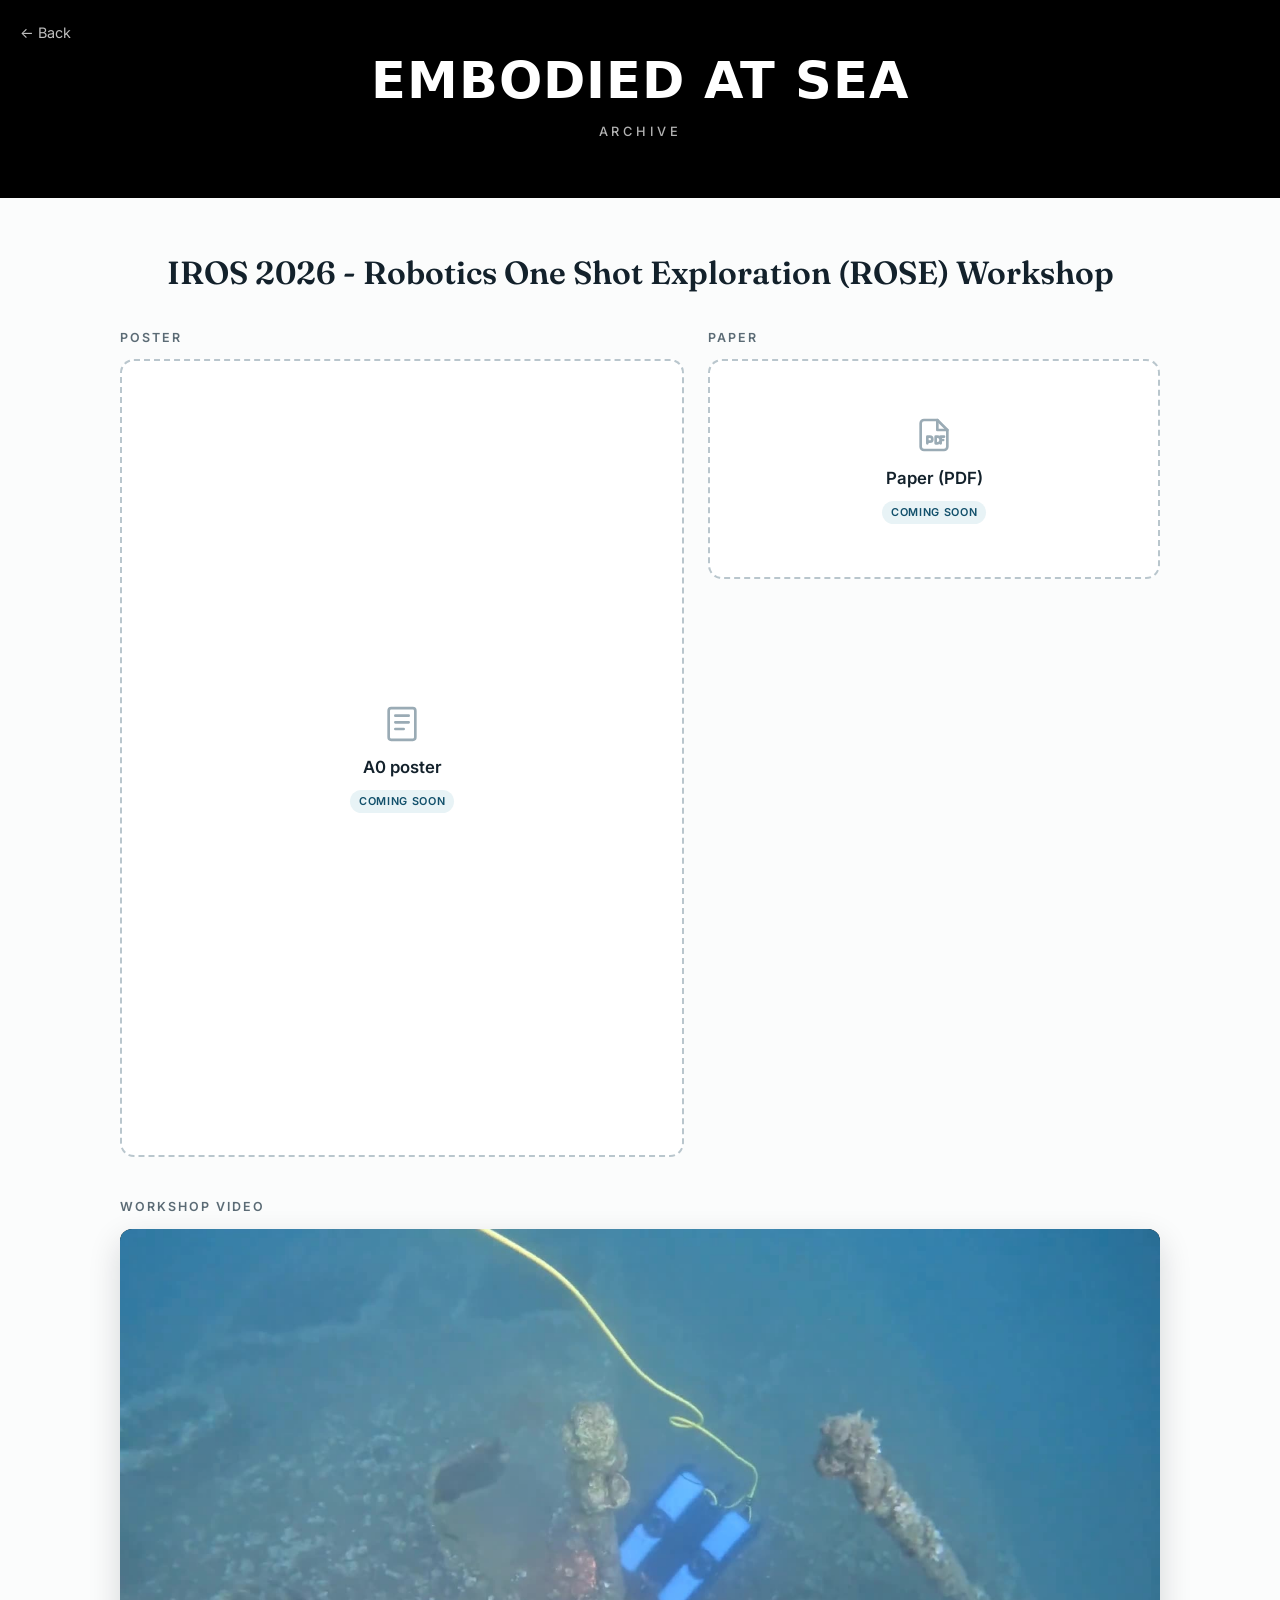
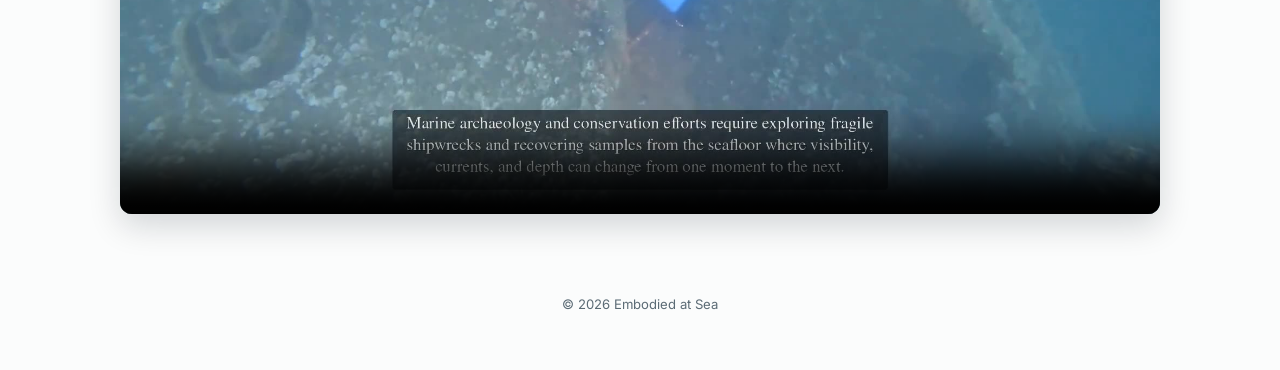
==== archive.html @ dfd2dce0 "Archive page (IROS 2026 ROSE workshop: poster/PDF placeholders, workshop video); mark advisors" ====
<!doctype html>
<html lang="en">
<head>
<meta charset="utf-8">
<meta name="viewport" content="width=device-width, initial-scale=1">
<title>Archive · Embodied at Sea</title>
<meta name="description" content="Embodied at Sea — past presentations, posters and videos.">
<link rel="preconnect" href="https://fonts.googleapis.com">
<link rel="preconnect" href="https://fonts.gstatic.com" crossorigin>
<link href="https://fonts.googleapis.com/css2?family=Fraunces:opsz,wght@9..144,600&family=Inter:wght@400;500;600&display=swap" rel="stylesheet">
<style>
  @font-face {
    font-family: "DejaVu Sans Web";
    src: url("assets/fonts/dejavu-sans-bold.woff") format("woff");
    font-weight: 700; font-display: block;
  }
  :root {
    --ink: #13212b;
    --muted: #5b6b75;
    --line: #dbe4e8;
    --paper: #fbfcfc;
    --foam: #e8f3f6;
    --tide: #12506b;
  }
  * { box-sizing: border-box; }
  body {
    margin: 0;
    font-family: "Inter", system-ui, -apple-system, "Segoe UI", sans-serif;
    color: var(--ink);
    background: var(--paper);
    line-height: 1.55;
    -webkit-font-smoothing: antialiased;
  }

  header {
    background: #000; color: #fff;
    padding: calc(28px + env(safe-area-inset-top, 0px)) 20px 56px;
    text-align: center;
    position: relative;
  }
  .back {
    position: absolute; left: 20px; top: calc(22px + env(safe-area-inset-top, 0px));
    color: rgba(255,255,255,.75); text-decoration: none; font-size: .9rem;
  }
  .back:hover { color: #fff; }
  header .site {
    margin: 26px 0 0;
    font-family: "DejaVu Sans Web", "DejaVu Sans", Verdana, sans-serif;
    font-weight: 700; letter-spacing: .02em;
    font-size: clamp(1.8rem, 5vw, 3.2rem); line-height: 1.05;
  }
  header .site a { color: inherit; text-decoration: none; }
  header h1 {
    margin: 14px 0 0;
    font-size: .8rem; font-weight: 500; letter-spacing: .3em; text-transform: uppercase;
    color: rgba(255,255,255,.7);
  }

  main { max-width: 1080px; margin: 0 auto; padding: 56px 20px 40px; }
  .event h2 {
    font-family: "Fraunces", Georgia, serif; font-weight: 600;
    font-size: clamp(1.4rem, 3vw, 2rem); line-height: 1.2;
    text-align: center; margin: 0 0 36px; text-wrap: balance;
  }

  .materials {
    display: grid;
    grid-template-columns: minmax(0, 5fr) minmax(0, 4fr);
    gap: 24px;
    align-items: start;
  }
  @media (max-width: 700px) { .materials { grid-template-columns: 1fr; } }

  .slot {
    border: 2px dashed #b9c6cd;
    border-radius: 14px;
    background: #fff;
    display: flex; flex-direction: column; align-items: center; justify-content: center;
    text-align: center; gap: 10px;
    padding: 24px;
    color: var(--muted);
  }
  .slot svg { width: 40px; height: 40px; color: #9aabb5; }
  .slot b { color: var(--ink); font-weight: 600; font-size: 1.05rem; }
  .slot small { font-size: .85rem; }
  .poster { aspect-ratio: 841 / 1189; }   /* A0, portrait */
  .pdf { min-height: 220px; }
  .soon {
    font-size: .68rem; font-weight: 600; letter-spacing: .06em; text-transform: uppercase;
    color: var(--tide); background: var(--foam);
    border-radius: 999px; padding: 3px 9px;
  }

  .video { margin-top: 40px; }
  .video h3, .materials h3 {
    font-size: .78rem; font-weight: 600; letter-spacing: .16em; text-transform: uppercase;
    color: var(--muted); margin: 0 0 12px;
  }
  .video video {
    display: block; width: 100%; height: auto; aspect-ratio: 16 / 9;
    background: #000; border-radius: 12px;
    box-shadow: 0 12px 32px rgba(4,19,31,.16);
  }

  footer { text-align: center; color: var(--muted); font-size: .82rem; padding: 40px 20px 56px; }
</style>
</head>
<body>

<header>
  <a class="back" href="./">← Back</a>
  <p class="site"><a href="./">EMBODIED AT SEA</a></p>
  <h1>Archive</h1>
</header>

<main>
  <section class="event">
    <h2>IROS 2026 - Robotics One Shot Exploration (ROSE) Workshop</h2>

    <div class="materials">
      <div>
        <h3>Poster</h3>
        <!-- Placeholder: replace this div with <img src="assets/archive/iros2026-rose-poster.png" alt="..."> (A0, portrait). -->
        <div class="slot poster">
          <svg viewBox="0 0 24 24" fill="none" stroke="currentColor" stroke-width="1.6" stroke-linecap="round" stroke-linejoin="round"><rect x="4" y="2.5" width="16" height="19" rx="1.5"/><path d="M8 7h8M8 11h8M8 15h5"/></svg>
          <b>A0 poster</b>
          <span class="soon">Coming soon</span>
        </div>
      </div>
      <div>
        <h3>Paper</h3>
        <!-- Placeholder: replace this div with <a href="assets/archive/iros2026-rose.pdf">...</a>. -->
        <div class="slot pdf">
          <svg viewBox="0 0 24 24" fill="none" stroke="currentColor" stroke-width="1.6" stroke-linecap="round" stroke-linejoin="round"><path d="M14 3H6a2 2 0 0 0-2 2v14a2 2 0 0 0 2 2h12a2 2 0 0 0 2-2V9z"/><path d="M14 3v6h6"/><path d="M8 17v-4h1.5a1.5 1.5 0 0 1 0 3H8M13 13v4h1a2 2 0 0 0 0-4zM18 13h-2v4M16 15h1.5"/></svg>
          <b>Paper (PDF)</b>
          <span class="soon">Coming soon</span>
        </div>
      </div>
    </div>

    <div class="video">
      <h3>Workshop video</h3>
      <video controls playsinline preload="metadata" poster="assets/archive/iros2026-rose-video-poster.jpg">
        <source src="assets/archive/iros2026-rose-video.mp4" type="video/mp4">
      </video>
    </div>
  </section>
</main>

<footer>© 2026 Embodied at Sea</footer>
</body>
</html>
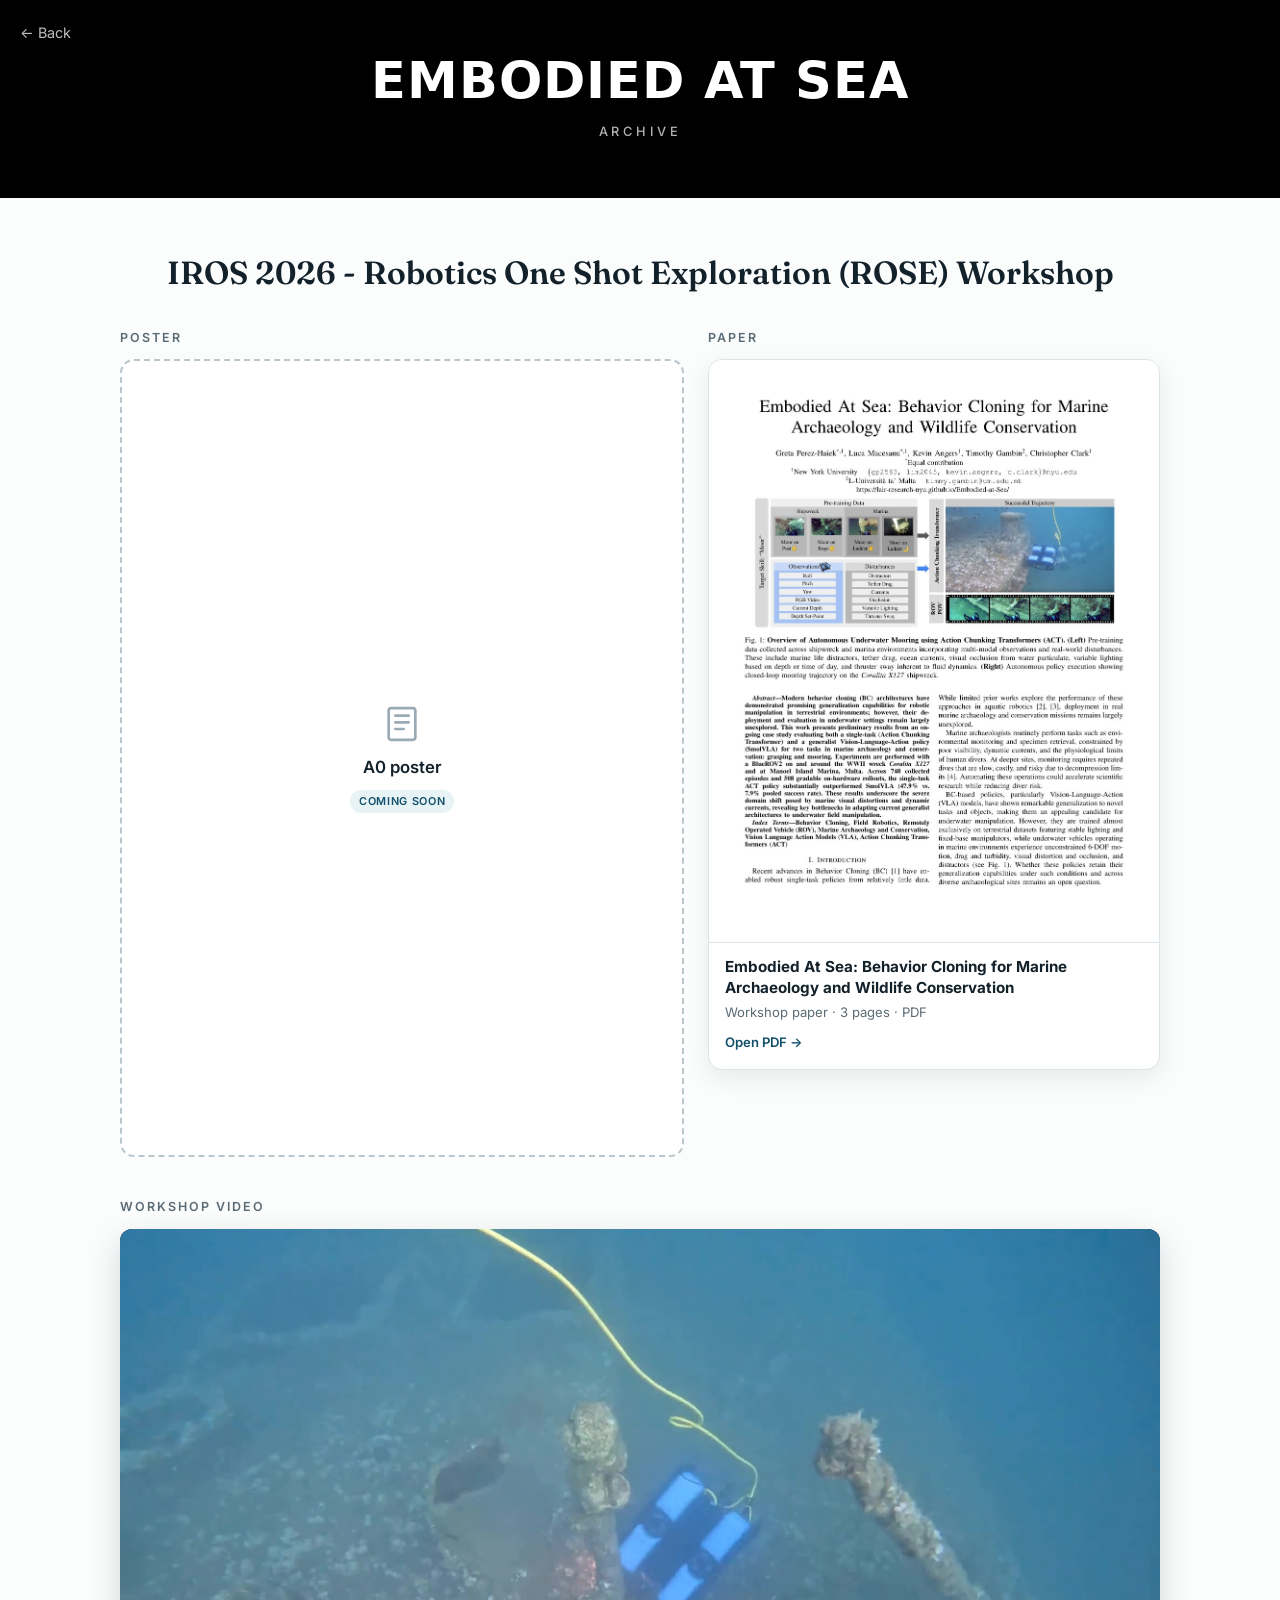
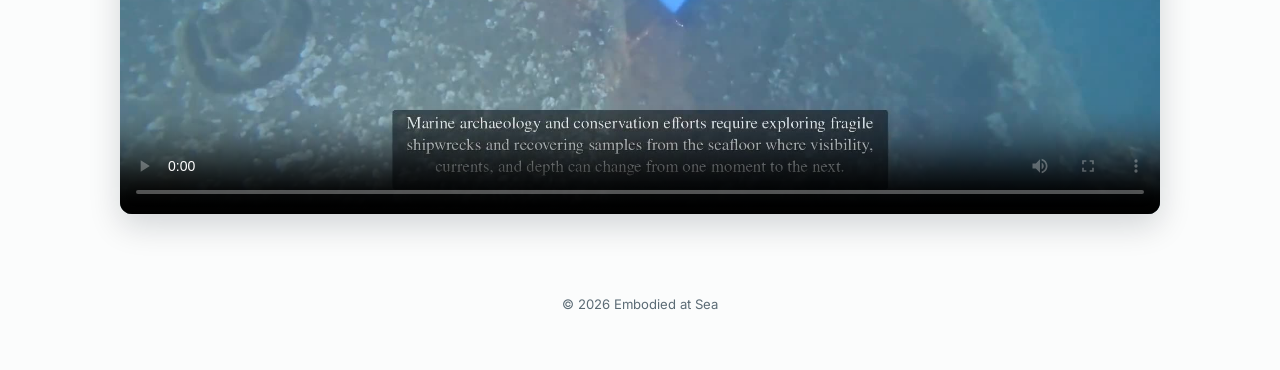
==== commit c7a64002: "IROS 2026 ROSE presentation link; workshop paper PDF; updated workshop video" ====
--- a/archive.html
+++ b/archive.html
@@ -84,7 +84,18 @@
   .slot b { color: var(--ink); font-weight: 600; font-size: 1.05rem; }
   .slot small { font-size: .85rem; }
   .poster { aspect-ratio: 841 / 1189; }   /* A0, portrait */
-  .pdf { min-height: 220px; }
+  .paper {
+    display: block; text-decoration: none; color: inherit;
+    background: #fff; border: 1px solid var(--line); border-radius: 14px; overflow: hidden;
+    box-shadow: 0 8px 24px rgba(4,19,31,.08);
+    transition: transform .15s, box-shadow .15s;
+  }
+  .paper:hover { transform: translateY(-2px); box-shadow: 0 14px 32px rgba(4,19,31,.14); }
+  .paper img { display: block; width: 100%; height: auto; border-bottom: 1px solid var(--line); }
+  .paper-meta { display: block; padding: 14px 16px 16px; }
+  .paper-meta b { display: block; font-size: .95rem; line-height: 1.35; }
+  .paper-meta span { display: block; font-size: .82rem; color: var(--muted); margin-top: 4px; }
+  .paper-meta .open { color: var(--tide); font-weight: 600; margin-top: 10px; }
   .soon {
     font-size: .68rem; font-weight: 600; letter-spacing: .06em; text-transform: uppercase;
     color: var(--tide); background: var(--foam);
@@ -129,12 +140,15 @@
       </div>
       <div>
         <h3>Paper</h3>
-        <!-- Placeholder: replace this div with <a href="assets/archive/iros2026-rose.pdf">...</a>. -->
-        <div class="slot pdf">
-          <svg viewBox="0 0 24 24" fill="none" stroke="currentColor" stroke-width="1.6" stroke-linecap="round" stroke-linejoin="round"><path d="M14 3H6a2 2 0 0 0-2 2v14a2 2 0 0 0 2 2h12a2 2 0 0 0 2-2V9z"/><path d="M14 3v6h6"/><path d="M8 17v-4h1.5a1.5 1.5 0 0 1 0 3H8M13 13v4h1a2 2 0 0 0 0-4zM18 13h-2v4M16 15h1.5"/></svg>
-          <b>Paper (PDF)</b>
-          <span class="soon">Coming soon</span>
-        </div>
+        <a class="paper" href="assets/archive/iros2026-rose-paper.pdf" target="_blank" rel="noopener">
+          <img src="assets/archive/iros2026-rose-paper-p1.jpg" alt="First page of the workshop paper">
+          <span class="paper-meta">
+            <b>Embodied At Sea: Behavior Cloning for Marine Archaeology and Wildlife Conservation</b>
+            <span>Workshop paper · 3 pages · PDF</span>
+            <span class="open">Open PDF →</span>
+          </span>
+        </a>
+      </div>
       </div>
     </div>
 
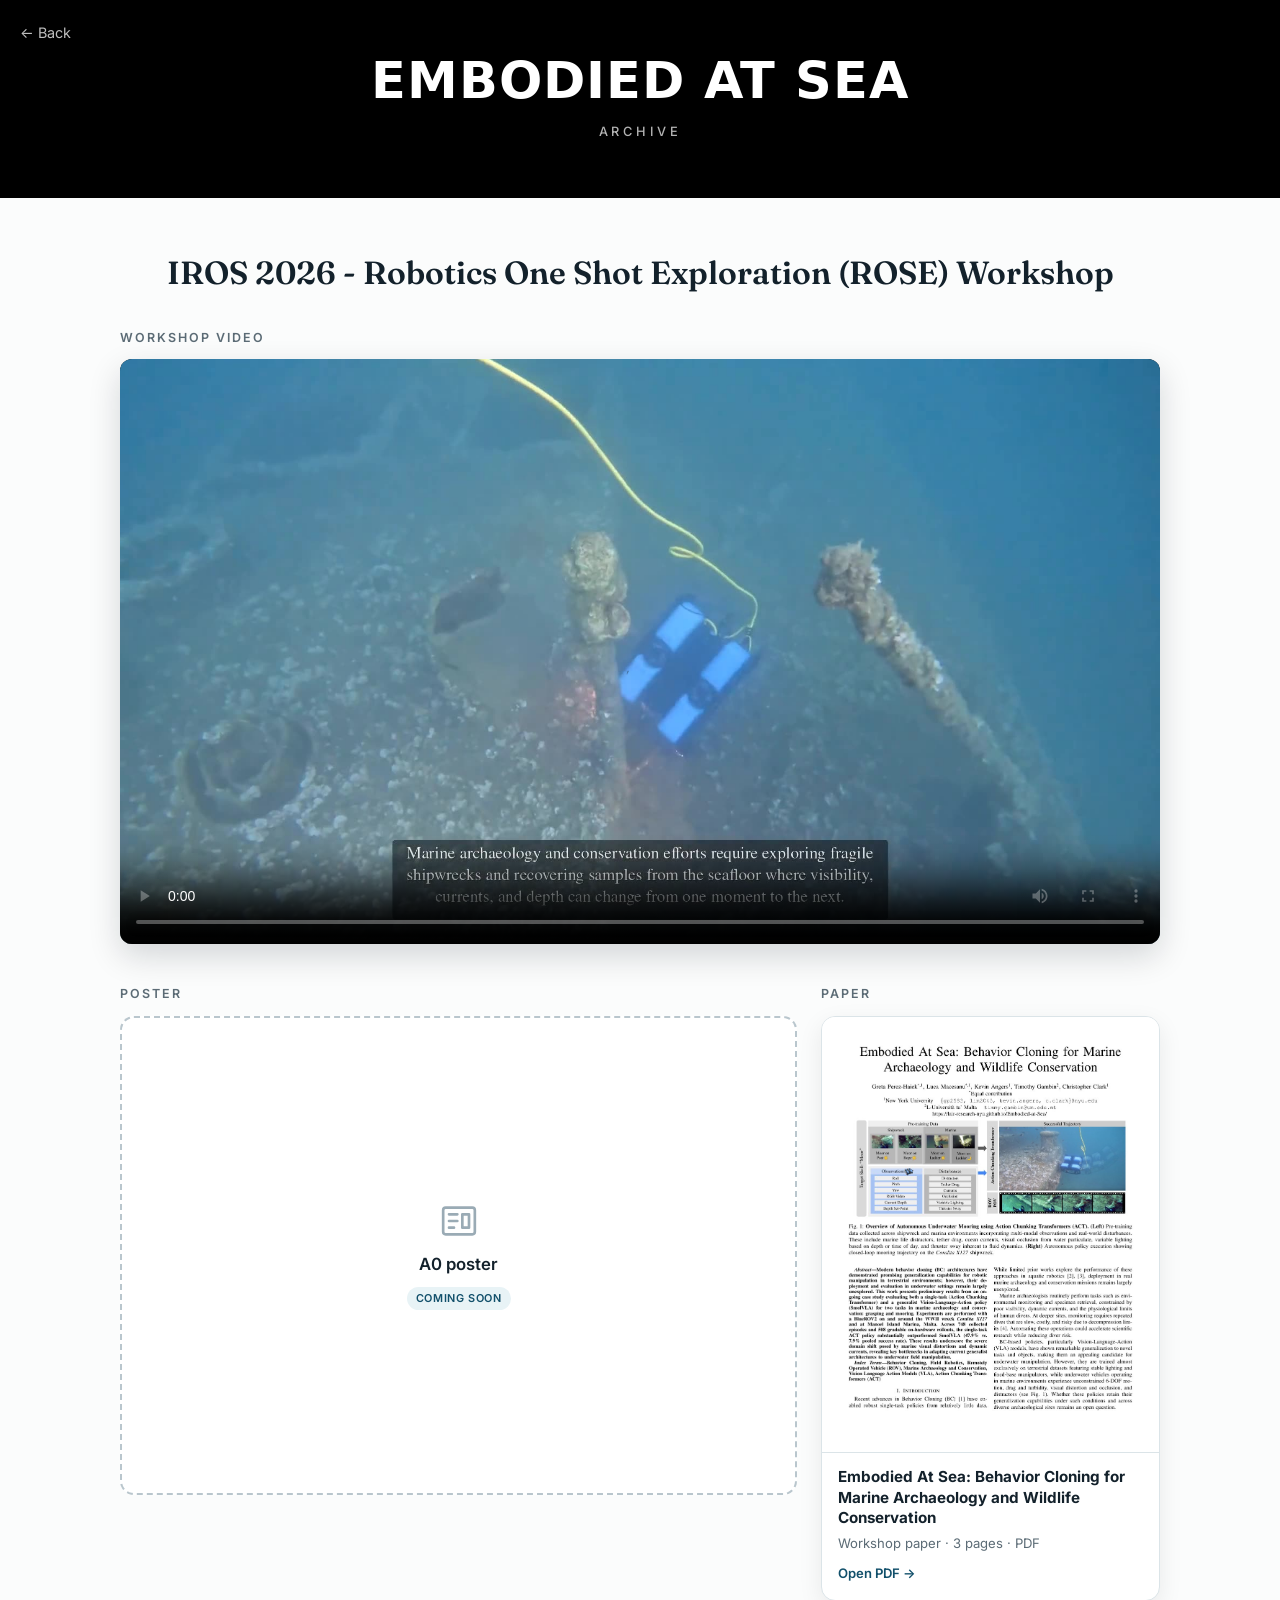
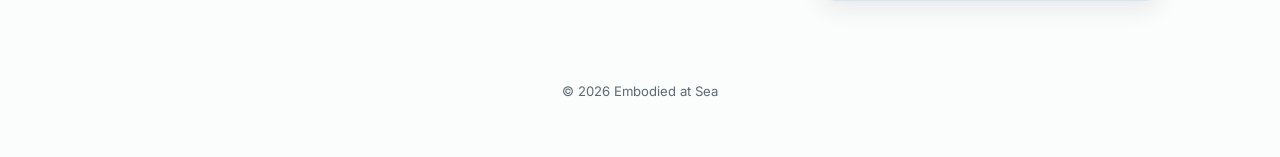
==== commit 9d44a96e: "Archive: video first; landscape A0 poster slot beside the paper" ====
--- a/archive.html
+++ b/archive.html
@@ -65,7 +65,7 @@
 
   .materials {
     display: grid;
-    grid-template-columns: minmax(0, 5fr) minmax(0, 4fr);
+    grid-template-columns: minmax(0, 2fr) minmax(0, 1fr);
     gap: 24px;
     align-items: start;
   }
@@ -83,7 +83,7 @@
   .slot svg { width: 40px; height: 40px; color: #9aabb5; }
   .slot b { color: var(--ink); font-weight: 600; font-size: 1.05rem; }
   .slot small { font-size: .85rem; }
-  .poster { aspect-ratio: 841 / 1189; }   /* A0, portrait */
+  .poster { aspect-ratio: 1189 / 841; }   /* A0, landscape */
   .paper {
     display: block; text-decoration: none; color: inherit;
     background: #fff; border: 1px solid var(--line); border-radius: 14px; overflow: hidden;
@@ -102,7 +102,7 @@
     border-radius: 999px; padding: 3px 9px;
   }
 
-  .video { margin-top: 40px; }
+  .video { margin-bottom: 40px; }
   .video h3, .materials h3 {
     font-size: .78rem; font-weight: 600; letter-spacing: .16em; text-transform: uppercase;
     color: var(--muted); margin: 0 0 12px;
@@ -128,12 +128,19 @@
   <section class="event">
     <h2>IROS 2026 - Robotics One Shot Exploration (ROSE) Workshop</h2>
 
+    <div class="video">
+      <h3>Workshop video</h3>
+      <video controls playsinline preload="metadata" poster="assets/archive/iros2026-rose-video-poster.jpg">
+        <source src="assets/archive/iros2026-rose-video.mp4" type="video/mp4">
+      </video>
+    </div>
+
     <div class="materials">
       <div>
         <h3>Poster</h3>
-        <!-- Placeholder: replace this div with <img src="assets/archive/iros2026-rose-poster.png" alt="..."> (A0, portrait). -->
+        <!-- Placeholder: replace this div with <img src="assets/archive/iros2026-rose-poster.png" alt="..."> (A0, landscape). -->
         <div class="slot poster">
-          <svg viewBox="0 0 24 24" fill="none" stroke="currentColor" stroke-width="1.6" stroke-linecap="round" stroke-linejoin="round"><rect x="4" y="2.5" width="16" height="19" rx="1.5"/><path d="M8 7h8M8 11h8M8 15h5"/></svg>
+          <svg viewBox="0 0 24 24" fill="none" stroke="currentColor" stroke-width="1.6" stroke-linecap="round" stroke-linejoin="round"><rect x="2.5" y="4" width="19" height="16" rx="1.5"/><path d="M6 8h5M6 12h5M6 16h3M14 8h4v8h-4z"/></svg>
           <b>A0 poster</b>
           <span class="soon">Coming soon</span>
         </div>
@@ -149,14 +156,6 @@
           </span>
         </a>
       </div>
-      </div>
-    </div>
-
-    <div class="video">
-      <h3>Workshop video</h3>
-      <video controls playsinline preload="metadata" poster="assets/archive/iros2026-rose-video-poster.jpg">
-        <source src="assets/archive/iros2026-rose-video.mp4" type="video/mp4">
-      </video>
     </div>
   </section>
 </main>
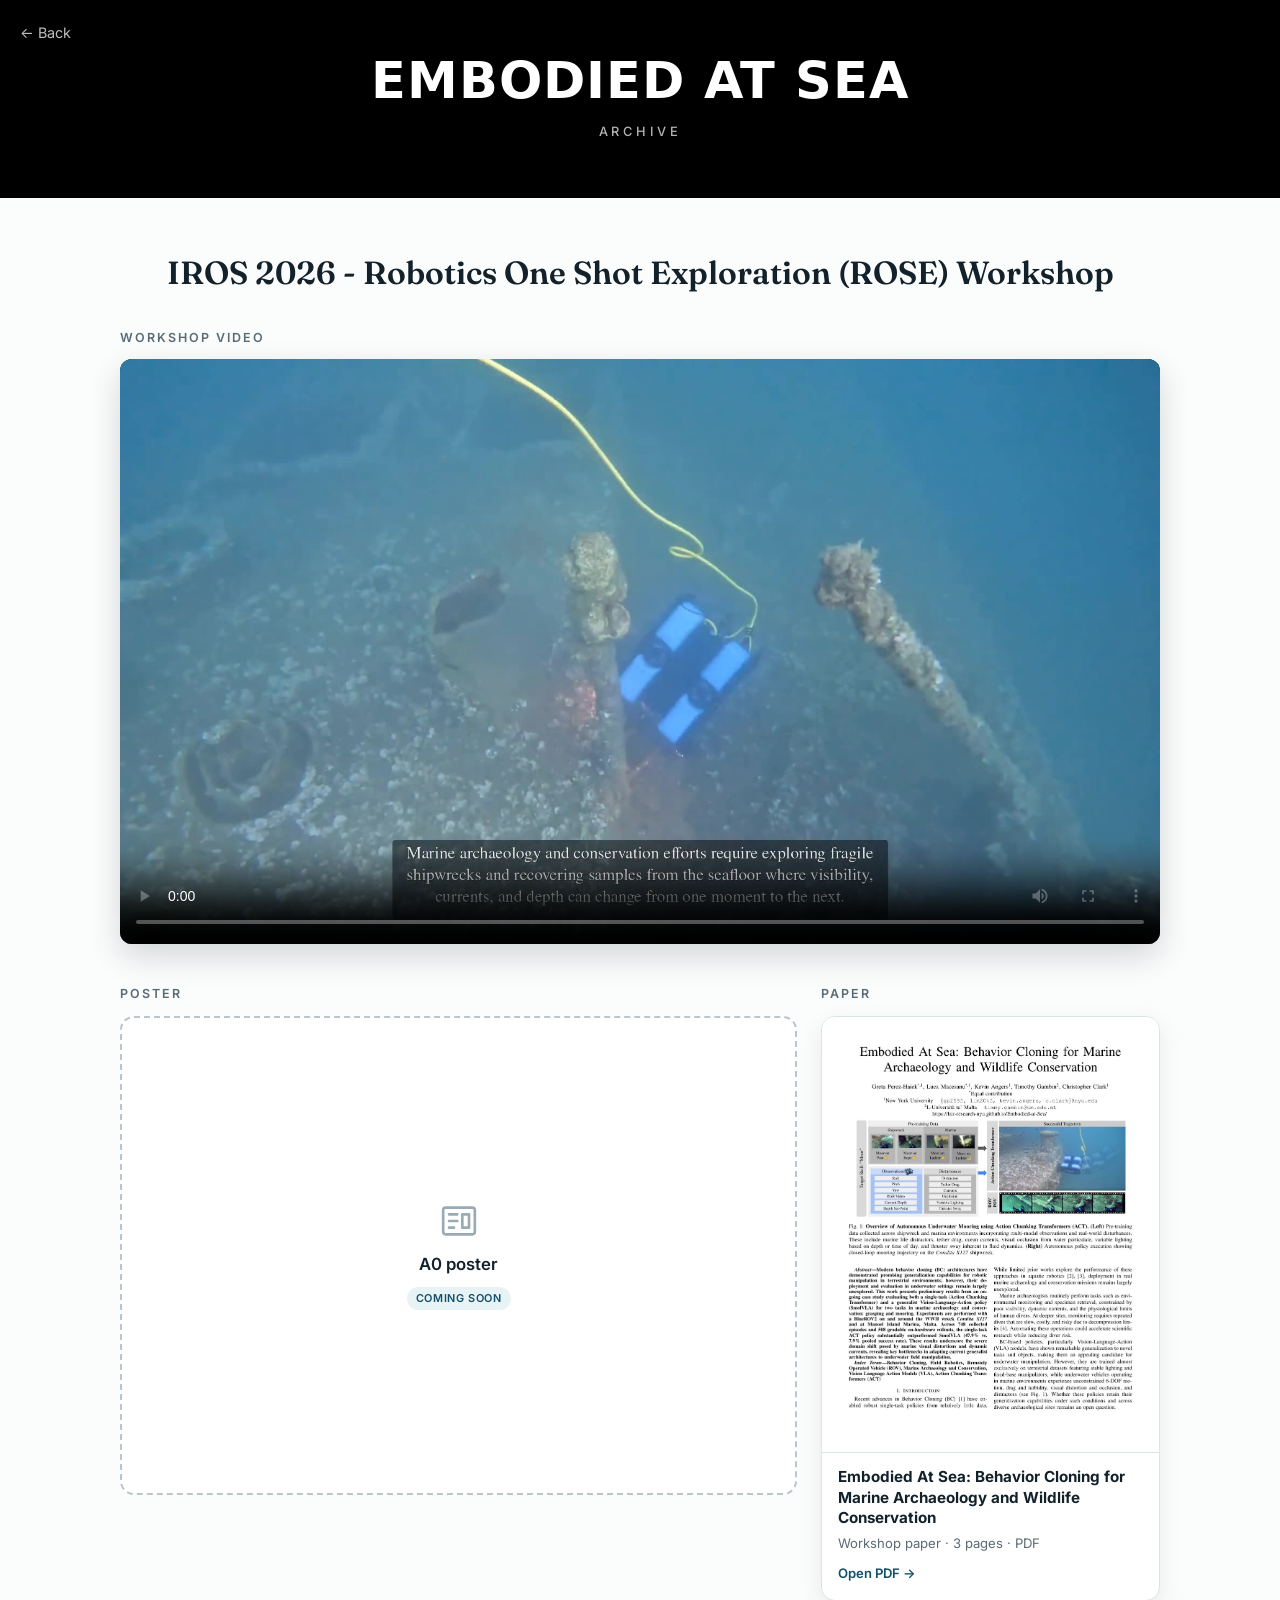
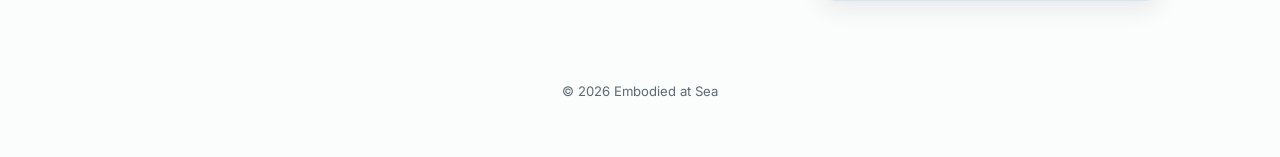
==== commit 19b0d978: "Workshop video: higher-quality copy of the current local render" ====
--- a/archive.html
+++ b/archive.html
@@ -131,7 +131,7 @@
     <div class="video">
       <h3>Workshop video</h3>
       <video controls playsinline preload="metadata" poster="assets/archive/iros2026-rose-video-poster.jpg">
-        <source src="assets/archive/iros2026-rose-video.mp4" type="video/mp4">
+        <source src="assets/archive/iros2026-rose-video.mp4?v=3" type="video/mp4">
       </video>
     </div>
 
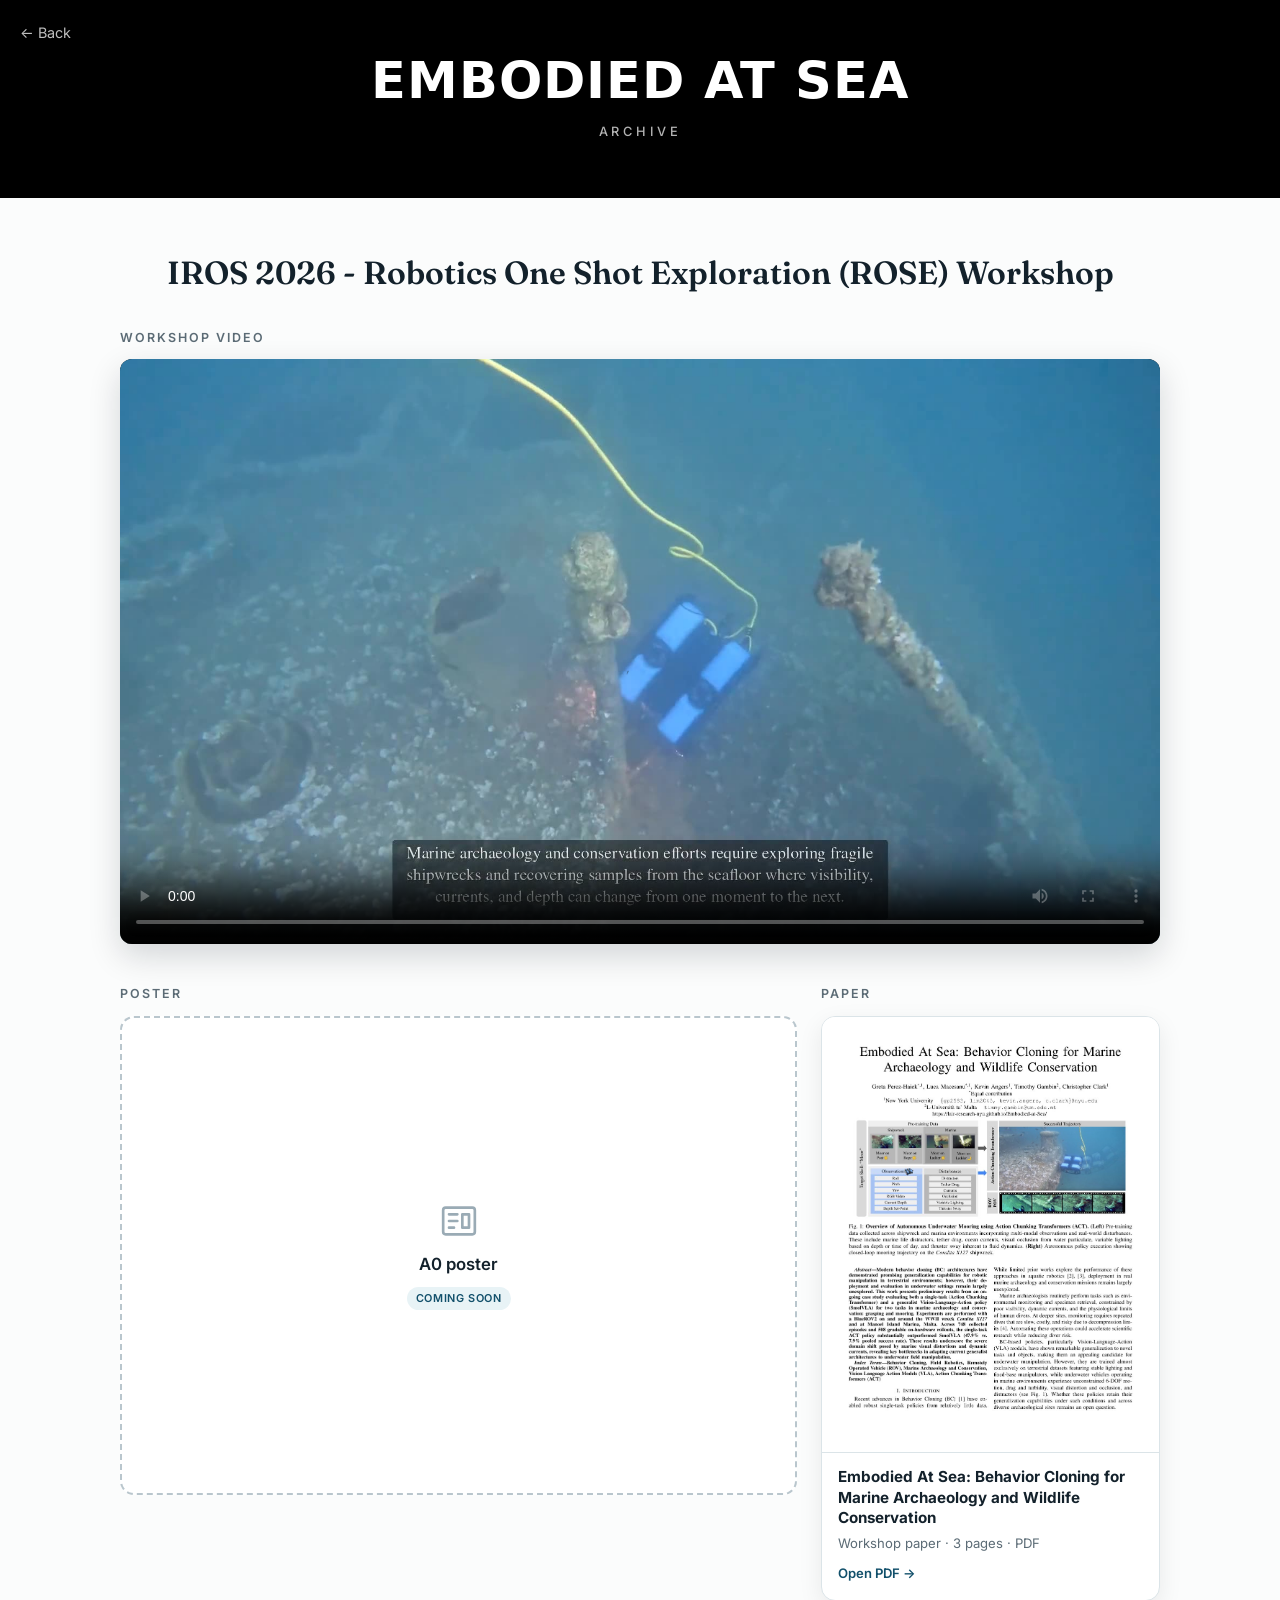
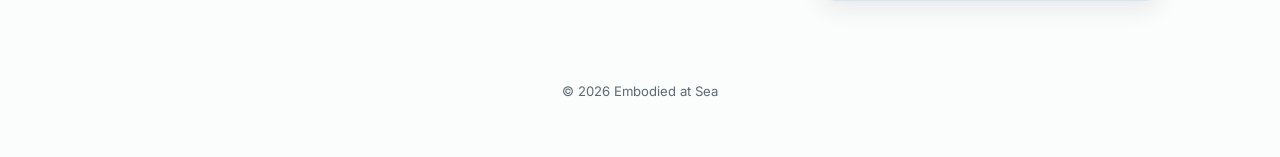
==== commit 9bb1b8d4: "Workshop video: method slide now lists the six actions (arrow from ACT)" ====
--- a/archive.html
+++ b/archive.html
@@ -131,7 +131,7 @@
     <div class="video">
       <h3>Workshop video</h3>
       <video controls playsinline preload="metadata" poster="assets/archive/iros2026-rose-video-poster.jpg">
-        <source src="assets/archive/iros2026-rose-video.mp4?v=3" type="video/mp4">
+        <source src="assets/archive/iros2026-rose-video.mp4?v=4" type="video/mp4">
       </video>
     </div>
 
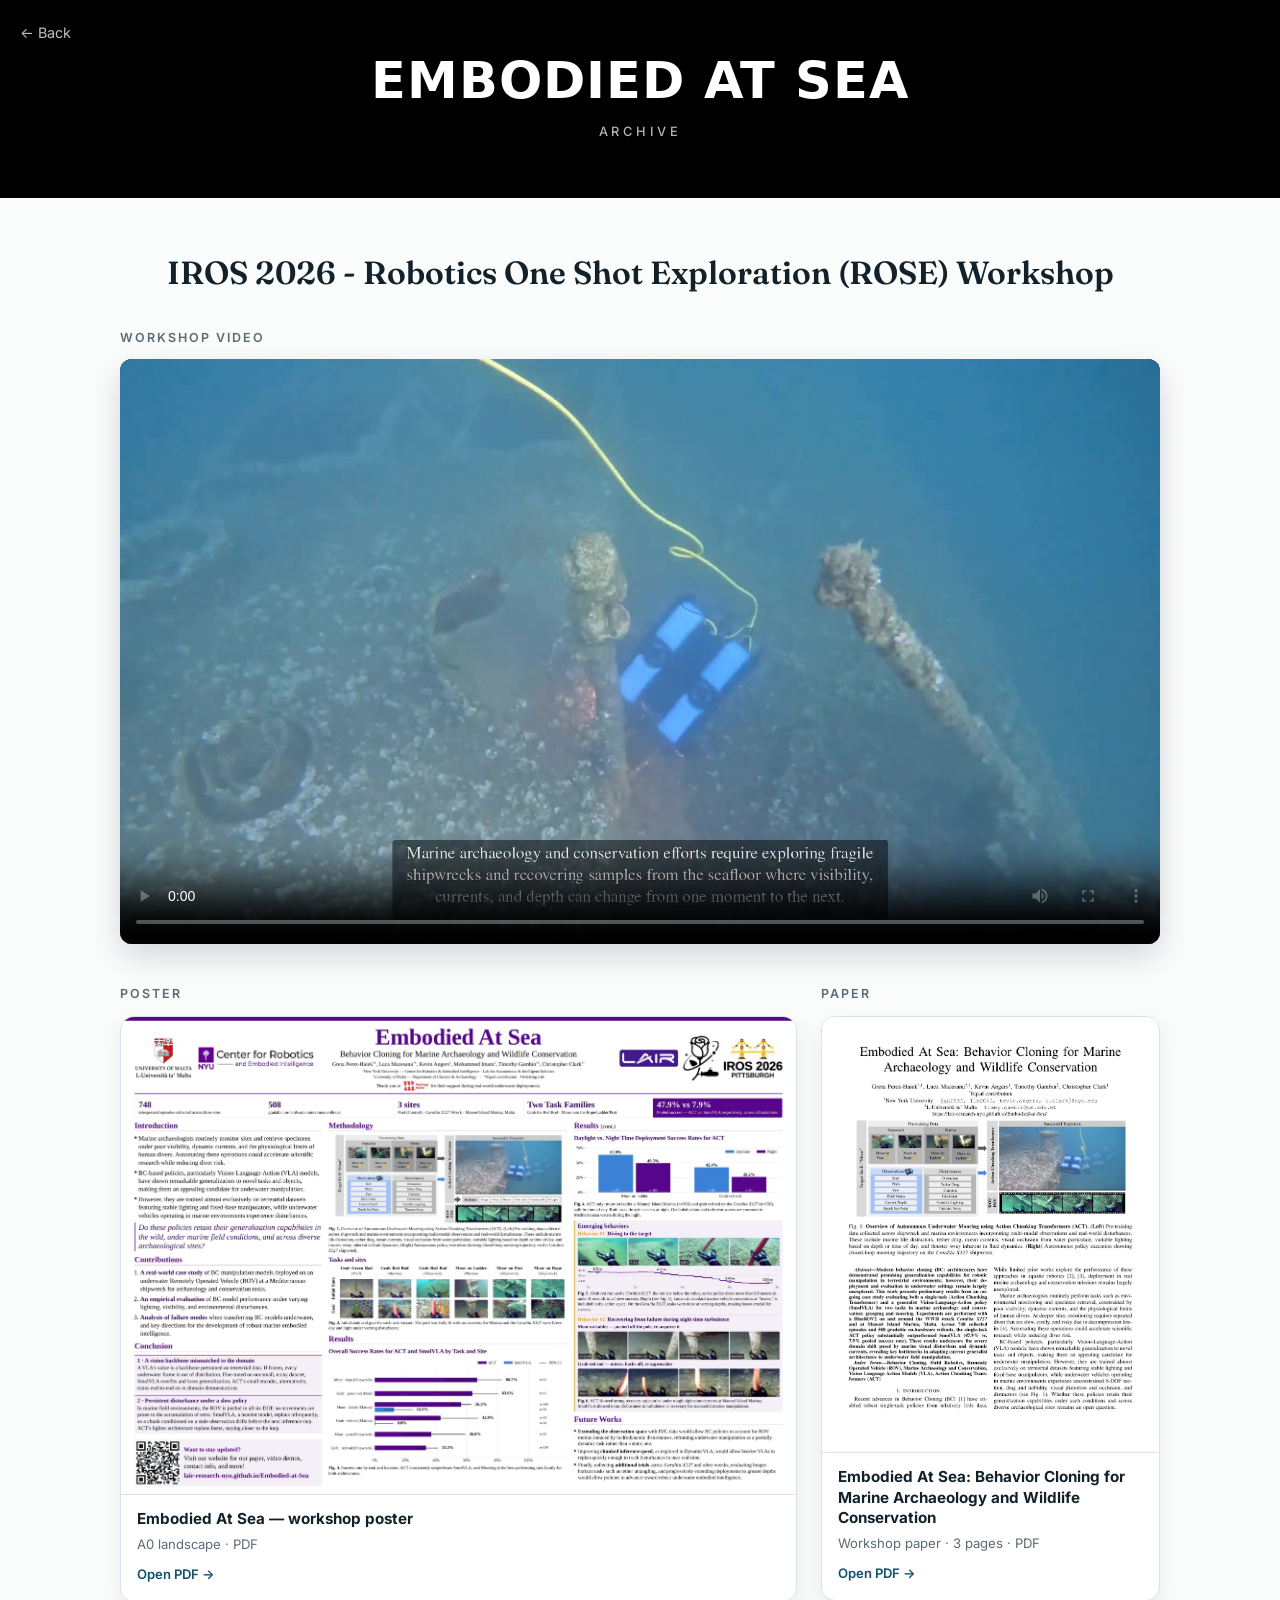
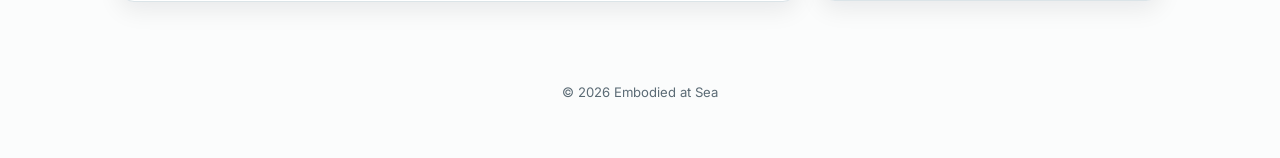
==== commit b2aa1c66: "Archive: IROS ROSE workshop poster (A0 PDF + preview)" ====
--- a/archive.html
+++ b/archive.html
@@ -138,12 +138,14 @@
     <div class="materials">
       <div>
         <h3>Poster</h3>
-        <!-- Placeholder: replace this div with <img src="assets/archive/iros2026-rose-poster.png" alt="..."> (A0, landscape). -->
-        <div class="slot poster">
-          <svg viewBox="0 0 24 24" fill="none" stroke="currentColor" stroke-width="1.6" stroke-linecap="round" stroke-linejoin="round"><rect x="2.5" y="4" width="19" height="16" rx="1.5"/><path d="M6 8h5M6 12h5M6 16h3M14 8h4v8h-4z"/></svg>
-          <b>A0 poster</b>
-          <span class="soon">Coming soon</span>
-        </div>
+        <a class="paper" href="assets/archive/iros2026-rose-poster.pdf?v=1" target="_blank" rel="noopener">
+          <img src="assets/archive/iros2026-rose-poster.jpg?v=1" alt="The Embodied At Sea A0 poster for the IROS 2026 ROSE workshop">
+          <span class="paper-meta">
+            <b>Embodied At Sea — workshop poster</b>
+            <span>A0 landscape · PDF</span>
+            <span class="open">Open PDF →</span>
+          </span>
+        </a>
       </div>
       <div>
         <h3>Paper</h3>
